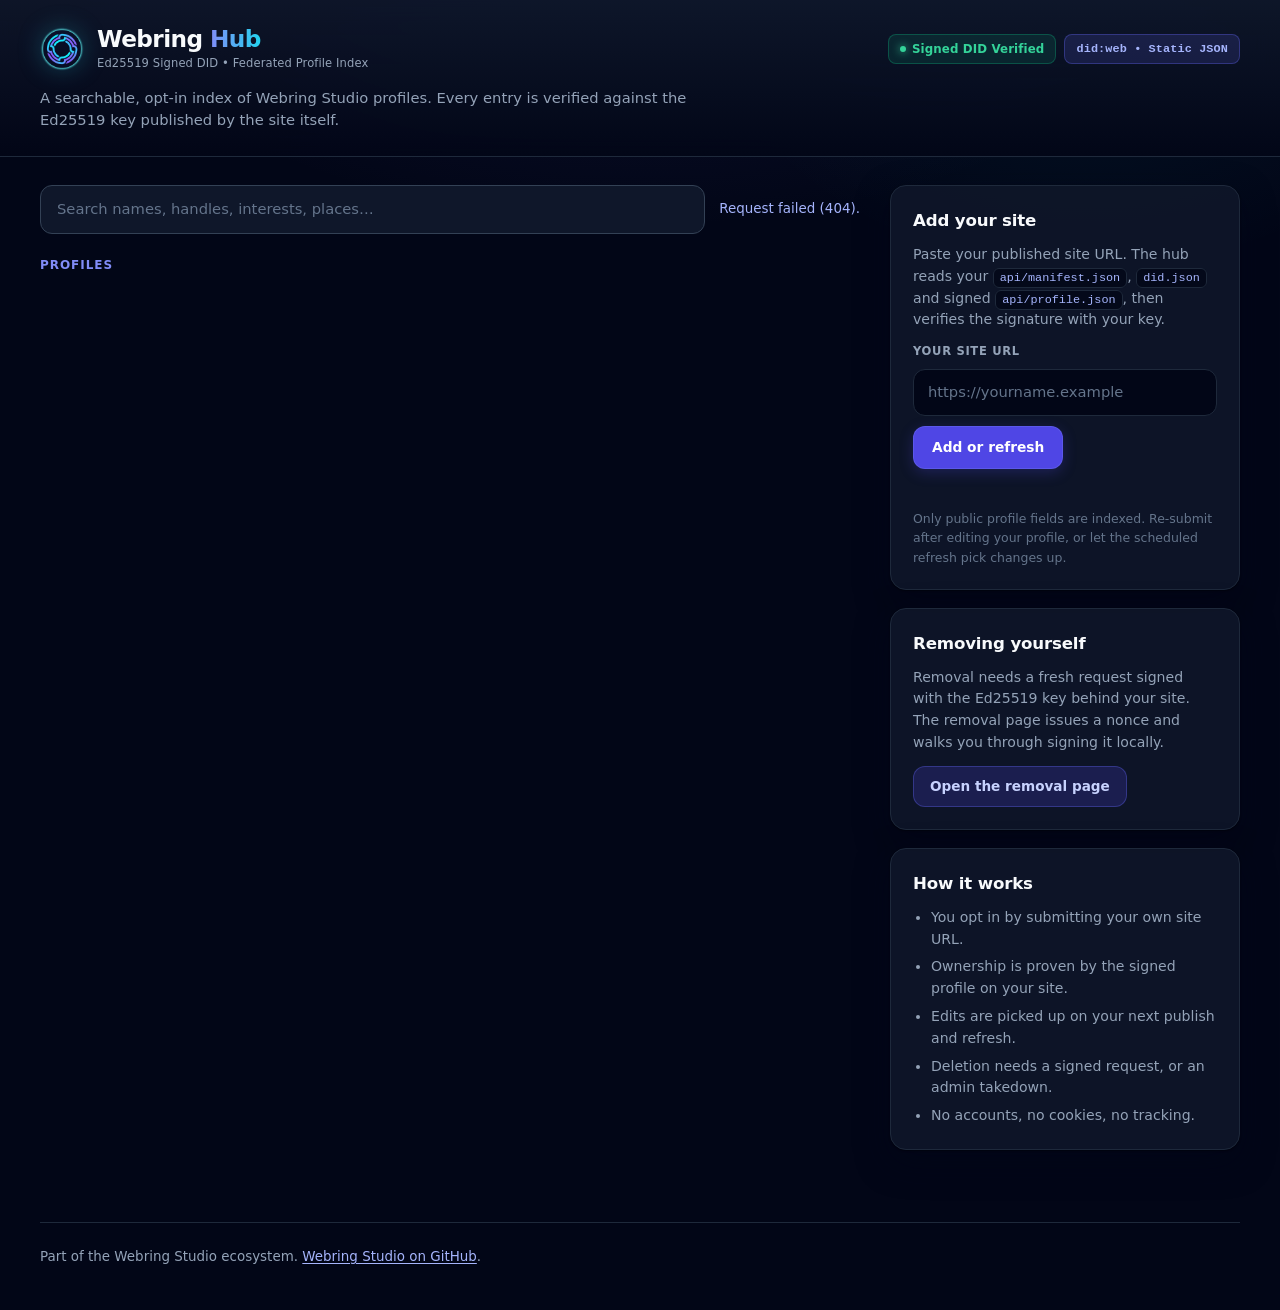
==== src/templates/index.html @ 960c4bfc "Initial commit: Webring Hub (PHP)" ====
<!doctype html>
<html lang="en" class="dark">
  <head>
    <meta charset="utf-8" />
    <meta name="viewport" content="width=device-width, initial-scale=1" />
    <title>Webring Hub — Decentralized Profile &amp; Ring Index</title>
    <meta
      name="description"
      content="A searchable, opt-in index of Webring Studio profiles. Every entry is verified against the Ed25519 key published by the site itself."
    />
    <link rel="icon" href="/favicon.png" type="image/png" />
    <link rel="icon" href="/favicon.svg" type="image/svg+xml" />
    <link rel="stylesheet" href="/style.css" />
  </head>
  <body>
    <header id="site-header" class="site-header">
      <div class="wrap">
        <div class="hero-card">
          <!--INSTANCE_BANNER--><!--/INSTANCE_BANNER-->
          <div class="hero-body">
            <div class="header-bar">
              <a class="brand" href="/">
                <img class="brand-logo" src="/logo-mark.png" width="44" height="44" alt="" />
                <span class="brand-text">
                  <span class="brand-title">
                    <!--INSTANCE_WORDMARK--><span class="brand-webring">Webring</span> <span class="brand-accent">Hub</span><!--/INSTANCE_WORDMARK-->
                  </span>
                  <span class="brand-subtitle">Ed25519 Signed DID • Federated Profile Index</span>
                </span>
              </a>
              <div class="header-badges" aria-hidden="true">
                <span class="status-pill status-pill-emerald">Signed DID Verified</span>
                <span class="status-pill status-pill-indigo">did:web • Static JSON</span>
              </div>
            </div>
            <p class="tagline"><!--INSTANCE_DESCRIPTION-->A searchable, opt-in index of Webring Studio profiles. Every entry is verified against the Ed25519 key published by the site itself.<!--/INSTANCE_DESCRIPTION--></p>
            <!--INSTANCE_MAINTAINER--><!--/INSTANCE_MAINTAINER-->
          </div>
        </div>
      </div>
    </header>

    <main class="wrap layout">
      <section class="results" aria-labelledby="results-heading">
        <div class="search-row">
          <label class="sr-only" for="search">Search profiles</label>
          <input
            id="search"
            type="search"
            placeholder="Search names, handles, interests, places…"
            autocomplete="off"
            spellcheck="false"
          />
          <span id="status" class="status" role="status" aria-live="polite"></span>
        </div>

        <h2 id="results-heading" class="section-title">
          Profiles <span id="count" class="count"></span>
        </h2>
        <div id="entries" class="entry-grid"></div>
        <p id="empty" class="empty" hidden>No profiles match that search yet.</p>
        <button id="more" class="more" type="button" hidden>Load more</button>
      </section>

      <aside class="sidebar">
        <section class="panel">
          <h2>Add your site</h2>
          <p>
            Paste your published site URL. The hub reads your
            <code>api/manifest.json</code>, <code>did.json</code> and signed
            <code>api/profile.json</code>, then verifies the signature with your key.
          </p>
          <form id="add-form">
            <label for="site-url">Your site URL</label>
            <input
              id="site-url"
              name="siteUrl"
              type="url"
              placeholder="https://yourname.example"
              required
            />
            <button type="submit">Add or refresh</button>
          </form>
          <p id="form-message" class="form-message" role="status" aria-live="polite"></p>
          <p class="hint">
            Only public profile fields are indexed. Re-submit after editing your profile, or let
            the scheduled refresh pick changes up.
          </p>
        </section>

        <section class="panel">
          <h2>Removing yourself</h2>
          <p>
            Removal needs a fresh request signed with the Ed25519 key behind your site. The
            removal page issues a nonce and walks you through signing it locally.
          </p>
          <p><a class="button" href="/remove">Open the removal page</a></p>
        </section>

        <section class="panel">
          <h2>How it works</h2>
          <ul>
            <li>You opt in by submitting your own site URL.</li>
            <li>Ownership is proven by the signed profile on your site.</li>
            <li>Edits are picked up on your next publish and refresh.</li>
            <li>Deletion needs a signed request, or an admin takedown.</li>
            <li>No accounts, no cookies, no tracking.</li>
          </ul>
        </section>
      </aside>
    </main>

    <footer class="wrap footer">
      <p>
        Part of the Webring Studio ecosystem.
        <a href="https://github.com/bitphr3ak/webring-studio" rel="noopener noreferrer" target="_blank"
          >Webring Studio on GitHub</a
        >.
      </p>
    </footer>

    <script type="module" src="/app.js"></script>
  </body>
</html>
---- style.css ----
:root {
  color-scheme: dark;
  --bg: #020617;
  --bg-deep: #090d16;
  --surface: rgba(15, 23, 42, 0.9);
  --surface-solid: #0f172a;
  --surface-2: #1e293b;
  --input-bg: #020617;
  --text: #f1f5f9;
  --text-bright: #f8fafc;
  --text-secondary: #cbd5e1;
  --muted: #94a3b8;
  --muted-dim: #64748b;
  --border: #1e293b;
  --border-strong: #334155;
  --accent: #6366f1;
  --accent-primary: #4f46e5;
  --accent-strong: #818cf8;
  --accent-light: #a5b4fc;
  --accent-cyan: #22d3ee;
  --accent-soft: rgba(99, 102, 241, 0.16);
  --accent-border: rgba(99, 102, 241, 0.35);
  --ok: #34d399;
  --ok-soft: rgba(16, 185, 129, 0.12);
  --ok-border: rgba(16, 185, 129, 0.3);
  --err: #fb7185;
  --err-primary: #e11d48;
  --err-soft: rgba(244, 63, 94, 0.14);
  --err-border: rgba(244, 63, 94, 0.35);
  --code-bg: rgba(2, 6, 23, 0.75);
  --radius: 16px;
  --radius-sm: 12px;
  --shadow: 0 1px 2px rgba(0, 0, 0, 0.4), 0 12px 32px rgba(2, 6, 23, 0.55);
  --shadow-accent: 0 4px 14px rgba(79, 70, 229, 0.25);
}

::-webkit-scrollbar {
  width: 8px;
  height: 8px;
}

::-webkit-scrollbar-track {
  background: #0f172a;
}

::-webkit-scrollbar-thumb {
  background: #334155;
  border-radius: 4px;
}

::-webkit-scrollbar-thumb:hover {
  background: #475569;
}

::selection {
  background: #6366f1;
  color: #ffffff;
}

*,
*::before,
*::after {
  box-sizing: border-box;
}

html {
  -webkit-text-size-adjust: 100%;
}

body {
  margin: 0;
  min-height: 100vh;
  background-color: var(--bg);
  background-image:
    radial-gradient(ellipse 80% 50% at 50% -15%, rgba(99, 102, 241, 0.16), transparent 65%),
    radial-gradient(ellipse 50% 35% at 85% 0%, rgba(34, 211, 238, 0.08), transparent 60%);
  color: var(--text);
  font-family: -apple-system, BlinkMacSystemFont, "Segoe UI", Roboto, system-ui, sans-serif;
  line-height: 1.55;
  font-size: 15px;
  -webkit-font-smoothing: antialiased;
  -moz-osx-font-smoothing: grayscale;
}

a {
  color: var(--accent-light);
  text-decoration-thickness: 1px;
  text-underline-offset: 2px;
  transition: color 0.15s ease;
}

a:hover {
  color: #ffffff;
}

:focus-visible {
  outline: 2px solid var(--accent);
  outline-offset: 2px;
  border-radius: 6px;
}

.wrap {
  width: min(1200px, calc(100% - 40px));
  margin-inline: auto;
}

/* Elements with display rules (buttons, pills, grids) must still disappear when hidden. */
[hidden] {
  display: none !important;
}

.sr-only {
  position: absolute;
  width: 1px;
  height: 1px;
  padding: 0;
  margin: -1px;
  overflow: hidden;
  clip: rect(0, 0, 0, 0);
  white-space: nowrap;
  border: 0;
}

/* Header — matches Webring Studio sidebar brand & neo-webring hero card */
.site-header {
  border-bottom: 1px solid var(--border);
  background: linear-gradient(180deg, rgba(15, 23, 42, 0.92), rgba(2, 6, 23, 0.88));
  backdrop-filter: blur(12px);
  padding: 26px 0 24px;
}

.site-header.has-banner {
  background: transparent;
  backdrop-filter: none;
  border-bottom: 0;
  padding: 24px 0 4px;
}

.site-header.has-banner .hero-card {
  background: var(--surface);
  border: 1px solid var(--border);
  border-radius: var(--radius);
  box-shadow: var(--shadow);
  overflow: hidden;
}

.hero-banner {
  position: relative;
  width: 100%;
  height: clamp(160px, 22vw, 240px);
  background: var(--bg-deep);
  overflow: hidden;
  border-bottom: 1px solid var(--border);
}

.hero-banner::after {
  content: "";
  position: absolute;
  inset: 0;
  background: linear-gradient(180deg, rgba(9, 13, 22, 0.05) 35%, rgba(15, 23, 42, 0.72) 100%);
  pointer-events: none;
}

.hero-banner-img {
  width: 100%;
  height: 100%;
  object-fit: cover;
  display: block;
}

.site-header.has-banner .hero-body {
  padding: 22px 26px 24px;
}

.header-bar {
  display: flex;
  flex-wrap: wrap;
  align-items: center;
  justify-content: space-between;
  gap: 16px;
}

.brand {
  display: inline-flex;
  align-items: center;
  gap: 13px;
  color: var(--text-bright);
  text-decoration: none;
}

.brand:hover {
  color: var(--text-bright);
}

.brand-logo {
  width: 44px;
  height: 44px;
  flex: none;
  display: block;
  filter: drop-shadow(0 0 12px rgba(34, 211, 238, 0.25));
}

.brand-text {
  display: flex;
  flex-direction: column;
  gap: 2px;
}

.brand-title {
  display: inline-flex;
  align-items: baseline;
  gap: 0.32em;
  font-size: 1.45rem;
  font-weight: 800;
  letter-spacing: -0.025em;
  line-height: 1.15;
}

.brand-webring {
  color: var(--text-bright);
}

.brand-accent {
  background: linear-gradient(90deg, #818cf8, #22d3ee);
  -webkit-background-clip: text;
  background-clip: text;
  color: transparent;
}

.brand-subtitle {
  font-size: 0.72rem;
  color: var(--muted);
  letter-spacing: 0.01em;
}

.header-badges {
  display: flex;
  flex-wrap: wrap;
  align-items: center;
  gap: 8px;
}

.status-pill {
  display: inline-flex;
  align-items: center;
  gap: 6px;
  padding: 5px 11px;
  border-radius: 8px;
  font-size: 0.74rem;
  font-weight: 600;
  letter-spacing: 0.01em;
}

.status-pill-emerald {
  background: var(--ok-soft);
  border: 1px solid var(--ok-border);
  color: var(--ok);
}

.status-pill-emerald::before {
  content: "";
  width: 6px;
  height: 6px;
  border-radius: 50%;
  background: var(--ok);
  box-shadow: 0 0 8px var(--ok);
}

.status-pill-indigo {
  background: var(--accent-soft);
  border: 1px solid var(--accent-border);
  color: var(--accent-light);
  font-family: ui-monospace, SFMono-Regular, Menlo, Consolas, monospace;
}

.site-header .tagline {
  margin: 14px 0 0;
  max-width: 72ch;
  color: var(--muted);
  font-size: 0.92rem;
}

.maintainer-bar {
  display: flex;
  flex-wrap: wrap;
  align-items: center;
  gap: 8px;
  margin-top: 12px;
}

.maintainer-badge,
.hub-did-pill {
  display: inline-flex;
  flex-wrap: wrap;
  align-items: center;
  gap: 7px;
  padding: 5px 11px;
  border-radius: 999px;
  background: rgba(15, 23, 42, 0.75);
  border: 1px solid var(--border-strong);
  font-size: 0.78rem;
  line-height: 1.35;
}

.maintainer-badge.is-verified {
  border-color: var(--ok-border);
  background: rgba(16, 185, 129, 0.08);
}

.maintainer-dot {
  width: 7px;
  height: 7px;
  border-radius: 50%;
  background: var(--accent-strong);
  flex: none;
}

.maintainer-badge.is-verified .maintainer-dot {
  background: var(--ok);
  box-shadow: 0 0 8px var(--ok);
}

.maintainer-label {
  color: var(--muted);
  font-size: 0.72rem;
  font-weight: 600;
  text-transform: uppercase;
  letter-spacing: 0.05em;
}

.maintainer-link,
.maintainer-name {
  color: var(--text-bright);
  font-weight: 700;
  text-decoration: none;
}

.maintainer-link:hover {
  color: var(--accent-light);
  text-decoration: underline;
}

.maintainer-did {
  padding: 1px 7px;
  border-radius: 999px;
  background: var(--accent-soft);
  border: 1px solid var(--accent-border);
  color: var(--accent-light);
  font-size: 0.72rem;
}

.hub-did-pill {
  text-decoration: none;
}

.hub-did-pill code {
  padding: 0;
  border: 0;
  background: none;
  color: var(--accent-cyan);
  font-size: 0.72rem;
}

.hub-did-pill:hover {
  border-color: var(--accent-border);
}

/* Main workspace layout */
.layout {
  display: grid;
  grid-template-columns: minmax(0, 1fr) 350px;
  gap: 30px;
  align-items: start;
  padding: 28px 0 54px;
}

.section-title {
  display: flex;
  align-items: center;
  gap: 10px;
  margin: 22px 0 14px;
  font-size: 0.75rem;
  letter-spacing: 0.08em;
  text-transform: uppercase;
  color: var(--accent-strong);
  font-weight: 700;
}

.count {
  padding: 2px 9px;
  border-radius: 999px;
  background: var(--surface-2);
  border: 1px solid var(--border-strong);
  font-weight: 600;
  font-size: 0.72rem;
  letter-spacing: 0;
  text-transform: none;
  color: var(--text-secondary);
}

.count:empty {
  display: none;
}

.search-row {
  display: flex;
  align-items: center;
  gap: 14px;
}

#search,
.panel input {
  width: 100%;
  padding: 11px 14px;
  border: 1px solid var(--border);
  border-radius: var(--radius-sm);
  background: var(--input-bg);
  color: var(--text-bright);
  font: inherit;
  font-size: 0.92rem;
  transition: border-color 0.15s ease, box-shadow 0.15s ease;
}

#search {
  background: var(--surface-solid);
  border-color: var(--border-strong);
  padding: 12px 16px;
}

#search::placeholder,
.panel input::placeholder {
  color: var(--muted-dim);
}

#search:focus,
.panel input:focus {
  border-color: var(--accent);
  outline: none;
  box-shadow: 0 0 0 3px var(--accent-soft);
}

.status {
  flex: none;
  min-width: 0;
  color: var(--accent-light);
  font-size: 0.84rem;
  font-weight: 500;
}

/* Profile Cards Grid */
.entry-grid {
  display: grid;
  grid-template-columns: repeat(auto-fill, minmax(295px, 1fr));
  gap: 16px;
}

.entry {
  display: flex;
  flex-direction: column;
  gap: 12px;
  padding: 20px;
  background: var(--surface);
  border: 1px solid var(--border);
  border-radius: var(--radius);
  box-shadow: var(--shadow);
  min-width: 0;
  transition: border-color 0.15s ease, transform 0.15s ease;
}

.entry:hover {
  border-color: var(--accent-border);
}

.entry-head {
  display: flex;
  align-items: center;
  gap: 12px;
  min-width: 0;
}

.avatar {
  width: 48px;
  height: 48px;
  border-radius: var(--radius-sm);
  object-fit: cover;
  flex: none;
  background: var(--surface-2);
  border: 1px solid var(--border-strong);
}

.avatar-fallback {
  display: grid;
  place-items: center;
  background: linear-gradient(135deg, rgba(99, 102, 241, 0.25), rgba(34, 211, 238, 0.18));
  border: 1px solid var(--accent-border);
  color: var(--accent-light);
  font-weight: 800;
  font-size: 0.95rem;
}

.identity {
  min-width: 0;
  flex: 1;
}

.name {
  margin: 0;
  font-size: 1.04rem;
  font-weight: 700;
  line-height: 1.25;
  letter-spacing: -0.01em;
  overflow-wrap: anywhere;
}

.name a {
  color: var(--text-bright);
  text-decoration: none;
}

.name a:hover {
  color: var(--accent-light);
  text-decoration: underline;
}

.handle {
  margin: 3px 0 0;
  color: var(--muted);
  font-family: ui-monospace, SFMono-Regular, Menlo, Consolas, monospace;
  font-size: 0.78rem;
  overflow-wrap: anywhere;
}

.entry .tagline {
  margin: 0;
  color: var(--text-secondary);
  font-weight: 600;
  font-size: 0.92rem;
}

.bio {
  margin: 0;
  color: var(--muted);
  font-size: 0.88rem;
  line-height: 1.55;
  white-space: pre-line;
  display: -webkit-box;
  -webkit-line-clamp: 6;
  -webkit-box-orient: vertical;
  overflow: hidden;
}

.meta {
  display: flex;
  align-items: baseline;
  gap: 8px;
  margin: 0;
  font-size: 0.82rem;
  color: var(--muted);
  min-width: 0;
}

.meta-label {
  flex: none;
  font-size: 0.7rem;
  font-weight: 700;
  text-transform: uppercase;
  letter-spacing: 0.06em;
  color: var(--muted-dim);
}

.chips {
  display: flex;
  flex-wrap: wrap;
  gap: 6px;
  margin: 0;
  padding: 0;
  list-style: none;
}

.chip {
  padding: 3px 10px;
  border-radius: 999px;
  background: rgba(99, 102, 241, 0.14);
  border: 1px solid rgba(99, 102, 241, 0.28);
  color: var(--accent-light);
  font-size: 0.74rem;
  font-weight: 600;
}

.links {
  display: flex;
  flex-wrap: wrap;
  gap: 4px 14px;
  margin: 0;
  padding: 0;
  list-style: none;
  font-size: 0.82rem;
  font-weight: 500;
}

.entry-foot {
  display: flex;
  flex-wrap: wrap;
  align-items: center;
  justify-content: space-between;
  gap: 8px;
  margin-top: auto;
  padding-top: 12px;
  border-top: 1px solid var(--border);
  font-size: 0.78rem;
}

.visit {
  color: var(--accent-light);
  font-weight: 600;
  text-decoration: none;
}

.visit:hover {
  color: #ffffff;
  text-decoration: underline;
}

.verified {
  display: inline-flex;
  align-items: center;
  gap: 5px;
  padding: 2px 8px;
  border-radius: 999px;
  background: var(--ok-soft);
  border: 1px solid var(--ok-border);
  color: var(--ok);
  font-size: 0.72rem;
  font-weight: 600;
}

.verified::before {
  content: "✓";
  font-weight: 800;
}

.empty {
  margin: 8px 0;
  padding: 38px 20px;
  text-align: center;
  color: var(--muted);
  border: 1px dashed var(--border-strong);
  border-radius: var(--radius);
  background: var(--surface);
}

.more {
  display: block;
  margin: 22px auto 0;
  padding: 10px 20px;
  border: 1px solid var(--border-strong);
  border-radius: var(--radius-sm);
  background: var(--surface-2);
  color: var(--text);
  font: inherit;
  font-size: 0.86rem;
  font-weight: 600;
  cursor: pointer;
  transition: background 0.15s ease, border-color 0.15s ease, color 0.15s ease;
}

.more:hover {
  background: #334155;
  border-color: var(--accent);
  color: #ffffff;
}

/* Sidebar & Studio-style Panels */
.sidebar {
  position: sticky;
  top: 24px;
}

.panel {
  padding: 22px;
  margin-bottom: 18px;
  background: var(--surface);
  border: 1px solid var(--border);
  border-radius: var(--radius);
  box-shadow: var(--shadow);
}

.panel h2 {
  margin: 0 0 10px;
  font-size: 1.04rem;
  font-weight: 700;
  color: var(--text-bright);
  letter-spacing: -0.01em;
}

.panel p {
  margin: 0 0 12px;
  color: var(--muted);
  font-size: 0.88rem;
  line-height: 1.55;
}

.panel p:last-child {
  margin-bottom: 0;
}

.panel ul {
  margin: 0;
  padding-left: 18px;
  color: var(--muted);
  font-size: 0.88rem;
}

.panel li + li {
  margin-top: 6px;
}

.panel form {
  display: grid;
  gap: 8px;
  margin-top: 6px;
}

.panel label {
  font-size: 0.72rem;
  font-weight: 700;
  text-transform: uppercase;
  letter-spacing: 0.06em;
  color: var(--muted);
}

.panel button[type="submit"] {
  justify-self: start;
  margin-top: 2px;
  padding: 10px 18px;
  border: 1px solid rgba(129, 140, 248, 0.25);
  border-radius: var(--radius-sm);
  background: var(--accent-primary);
  color: #ffffff;
  font: inherit;
  font-size: 0.86rem;
  font-weight: 600;
  box-shadow: var(--shadow-accent);
  cursor: pointer;
  transition: background 0.15s ease, transform 0.1s ease;
}

.panel button[type="submit"]:hover:not(:disabled) {
  background: var(--accent);
}

.panel button[type="submit"].button-danger {
  background: var(--err-primary);
  border-color: var(--err-border);
  box-shadow: 0 4px 14px rgba(225, 29, 72, 0.25);
}

.panel button[type="submit"].button-danger:hover:not(:disabled) {
  background: #f43f5e;
}

.panel button[type="submit"]:disabled {
  opacity: 0.6;
  cursor: progress;
}

.panel textarea {
  width: 100%;
  padding: 12px 14px;
  border: 1px solid var(--border);
  border-radius: var(--radius-sm);
  background: var(--input-bg);
  color: var(--text-bright);
  font-family: ui-monospace, SFMono-Regular, Menlo, Consolas, monospace;
  font-size: 0.82rem;
  line-height: 1.5;
  resize: vertical;
  transition: border-color 0.15s ease, box-shadow 0.15s ease;
}

.panel textarea::placeholder {
  color: var(--muted-dim);
}

.panel textarea:focus {
  border-color: var(--accent);
  outline: none;
  box-shadow: 0 0 0 3px var(--accent-soft);
}

.page {
  max-width: 760px;
  padding: 30px 0 54px;
}

.facts {
  display: grid;
  gap: 10px;
  margin: 0 0 18px;
  padding: 14px 16px;
  border-radius: var(--radius-sm);
  background: var(--code-bg);
  border: 1px solid var(--border);
}

.facts div {
  display: grid;
  grid-template-columns: 90px minmax(0, 1fr);
  gap: 10px;
  align-items: baseline;
}

.facts dt {
  color: var(--muted);
  font-size: 0.72rem;
  font-weight: 700;
  text-transform: uppercase;
  letter-spacing: 0.06em;
}

.facts dd {
  margin: 0;
  font-family: ui-monospace, SFMono-Regular, Menlo, Consolas, monospace;
  font-size: 0.84rem;
  color: var(--ok);
  overflow-wrap: anywhere;
}

.button,
.panel a.button {
  display: inline-flex;
  align-items: center;
  gap: 6px;
  padding: 9px 16px;
  border-radius: var(--radius-sm);
  background: rgba(79, 70, 229, 0.22);
  border: 1px solid var(--accent-border);
  color: #c7d2fe;
  font-size: 0.85rem;
  font-weight: 600;
  text-decoration: none;
  transition: background 0.15s ease, border-color 0.15s ease, color 0.15s ease;
}

.button:hover,
.panel a.button:hover {
  background: rgba(79, 70, 229, 0.38);
  border-color: var(--accent-strong);
  color: #ffffff;
}

.form-message {
  min-height: 1.3em;
  margin-top: 10px !important;
  font-size: 0.85rem !important;
  font-weight: 500;
}

.form-message.success {
  color: var(--ok);
}

.form-message.error {
  color: var(--err);
}

.hint {
  font-size: 0.78rem !important;
  color: var(--muted-dim) !important;
}

code {
  padding: 2px 6px;
  border-radius: 6px;
  background: var(--code-bg);
  border: 1px solid var(--border);
  color: var(--accent-light);
  font-family: ui-monospace, SFMono-Regular, Menlo, Consolas, monospace;
  font-size: 0.84em;
  overflow-wrap: anywhere;
}

pre {
  margin: 8px 0 12px;
  padding: 14px 16px;
  overflow-x: auto;
  background: var(--code-bg);
  border: 1px solid var(--border);
  border-radius: var(--radius-sm);
  font-size: 0.8rem;
  line-height: 1.55;
}

pre code {
  padding: 0;
  background: none;
  border: 0;
  color: var(--text-secondary);
  overflow-wrap: normal;
}

.footer {
  padding: 24px 0 42px;
  border-top: 1px solid var(--border);
  color: var(--muted);
  font-size: 0.84rem;
}

.footer p {
  margin: 0;
}

@media (max-width: 900px) {
  .layout {
    grid-template-columns: minmax(0, 1fr);
    gap: 26px;
  }

  .sidebar {
    position: static;
  }
}

@media (max-width: 560px) {
  .wrap {
    width: min(100% - 28px, 1200px);
  }

  .site-header {
    padding: 22px 0 20px;
  }

  .site-header.has-banner {
    padding: 16px 0 2px;
  }

  .site-header.has-banner .hero-body {
    padding: 18px 18px 20px;
  }

  .header-badges {
    display: none;
  }

  .layout {
    padding-top: 22px;
  }

  .search-row {
    flex-direction: column;
    align-items: stretch;
    gap: 8px;
  }

  .entry-grid {
    grid-template-columns: minmax(0, 1fr);
  }
}

/* Admin page (/admin) */
.admin-session {
  display: flex;
  flex-wrap: wrap;
  align-items: center;
  gap: 8px;
}

.admin-main {
  padding: 28px 0 54px;
}

.admin-signin {
  max-width: 560px;
}

.admin-layout {
  padding: 0;
}

.admin-sidebar {
  position: static;
}

.admin-listings .section-title {
  margin-top: 0;
}

.admin-button {
  display: inline-flex;
  align-items: center;
  justify-content: center;
  padding: 9px 16px;
  border: 1px solid var(--border-strong);
  border-radius: var(--radius-sm);
  background: var(--surface-2);
  color: var(--text);
  font: inherit;
  font-size: 0.84rem;
  font-weight: 600;
  line-height: 1.2;
  cursor: pointer;
  transition: background 0.15s ease, border-color 0.15s ease, color 0.15s ease;
}

.admin-button:hover:not(:disabled) {
  background: var(--border-strong);
  border-color: var(--accent);
  color: #ffffff;
}

.admin-button:disabled {
  opacity: 0.5;
  cursor: not-allowed;
}

.admin-button-sm {
  padding: 5px 10px;
  border-radius: 8px;
  font-size: 0.76rem;
}

.admin-button-danger {
  border-color: var(--err-border);
  color: var(--err);
}

.admin-button-danger:hover:not(:disabled) {
  background: var(--err-soft);
  border-color: var(--err);
  color: #ffffff;
}

.admin-filters {
  display: flex;
  flex-wrap: wrap;
  align-items: flex-end;
  gap: 12px;
  margin-bottom: 4px;
}

.admin-field {
  display: grid;
  gap: 6px;
}

.admin-field-grow {
  flex: 1 1 220px;
}

.admin-field label {
  font-size: 0.72rem;
  font-weight: 700;
  text-transform: uppercase;
  letter-spacing: 0.06em;
  color: var(--muted);
}

.admin-field input,
.admin-field select {
  width: 100%;
  min-height: 40px;
  padding: 9px 12px;
  border: 1px solid var(--border-strong);
  border-radius: var(--radius-sm);
  background: var(--surface-solid);
  color: var(--text-bright);
  font: inherit;
  font-size: 0.9rem;
}

.admin-field input:focus,
.admin-field select:focus {
  border-color: var(--accent);
  outline: none;
  box-shadow: 0 0 0 3px var(--accent-soft);
}

.admin-filters .admin-button {
  min-height: 40px;
}

.panel input[type="checkbox"] {
  width: 18px;
  height: 18px;
  padding: 0;
  margin: 0;
  accent-color: var(--accent);
}

.panel label.admin-check {
  display: flex;
  align-items: center;
  gap: 10px;
  margin: 4px 0;
  font-size: 0.86rem;
  font-weight: 500;
  text-transform: none;
  letter-spacing: 0;
  color: var(--text-secondary);
}

.admin-table-wrap {
  overflow-x: auto;
  background: var(--surface);
  border: 1px solid var(--border);
  border-radius: var(--radius);
  box-shadow: var(--shadow);
}

.admin-table {
  width: 100%;
  border-collapse: collapse;
  font-size: 0.84rem;
}

.admin-table th {
  padding: 12px 12px 10px;
  border-bottom: 1px solid var(--border-strong);
  color: var(--muted);
  font-size: 0.68rem;
  font-weight: 700;
  letter-spacing: 0.06em;
  text-align: left;
  text-transform: uppercase;
  white-space: nowrap;
}

.admin-table td {
  padding: 12px;
  border-bottom: 1px solid var(--border);
  vertical-align: top;
  color: var(--text-secondary);
}

.admin-table tbody tr:last-child td {
  border-bottom: 0;
}

.admin-table tr[aria-busy="true"] {
  opacity: 0.6;
}

.admin-cell-body {
  min-width: 0;
}

.admin-cell-site {
  min-width: 180px;
  max-width: 220px;
}

.admin-name {
  font-weight: 700;
  color: var(--text-bright);
  overflow-wrap: anywhere;
}

.admin-name a {
  color: var(--text-bright);
  text-decoration: none;
}

.admin-name a:hover {
  color: var(--accent-light);
  text-decoration: underline;
}

.admin-sub {
  margin: 2px 0 0;
  color: var(--muted);
  font-size: 0.76rem;
}

.admin-mono {
  font-family: ui-monospace, SFMono-Regular, Menlo, Consolas, monospace;
  overflow-wrap: anywhere;
}

.admin-did,
.admin-fp {
  font-size: 0.72rem;
}

.admin-did {
  display: block;
  max-width: 100%;
  margin-top: 6px;
  overflow: hidden;
  text-overflow: ellipsis;
  white-space: nowrap;
  overflow-wrap: normal;
}

.admin-fp {
  white-space: nowrap;
  overflow-wrap: normal;
}

.admin-badge {
  display: inline-flex;
  align-items: center;
  padding: 2px 9px;
  border-radius: 999px;
  border: 1px solid var(--border-strong);
  background: var(--surface-2);
  color: var(--text-secondary);
  font-size: 0.72rem;
  font-weight: 700;
  text-transform: capitalize;
  white-space: nowrap;
}

.admin-badge-active {
  background: var(--ok-soft);
  border-color: var(--ok-border);
  color: var(--ok);
}

.admin-badge-blocked {
  background: var(--err-soft);
  border-color: var(--err-border);
  color: var(--err);
}

.admin-badge-stale {
  background: rgba(245, 158, 11, 0.12);
  border-color: rgba(245, 158, 11, 0.35);
  color: #fbbf24;
}

.admin-warn {
  color: #fbbf24;
  font-weight: 600;
}

.admin-error {
  margin: 4px 0 0;
  max-width: 240px;
  color: var(--err);
  font-size: 0.76rem;
  overflow-wrap: anywhere;
  display: -webkit-box;
  -webkit-line-clamp: 3;
  -webkit-box-orient: vertical;
  overflow: hidden;
}

.admin-cell-actions {
  width: 1%;
  min-width: 172px;
}

.panel textarea.admin-textarea {
  font-family: inherit;
  font-size: 0.9rem;
}

.admin-actions {
  display: flex;
  flex-wrap: wrap;
  gap: 6px;
}

.admin-row-message {
  margin: 8px 0 0 !important;
  font-size: 0.78rem !important;
  min-height: 0;
}

.admin-pager {
  display: flex;
  align-items: center;
  justify-content: center;
  gap: 14px;
  margin-top: 18px;
}

.admin-page-info {
  color: var(--muted);
  font-size: 0.84rem;
}

.admin-ext-list {
  display: grid;
  gap: 12px;
}

.admin-ext {
  padding: 12px 14px;
  border: 1px solid var(--border);
  border-radius: var(--radius-sm);
  background: var(--code-bg);
}

.admin-ext-head {
  display: flex;
  flex-wrap: wrap;
  align-items: center;
  gap: 8px;
  color: var(--text-bright);
}

.panel .admin-ext p {
  margin: 6px 0 0;
}

.panel .admin-ext .admin-ext-label {
  font-size: 0.68rem;
  font-weight: 700;
  letter-spacing: 0.06em;
  text-transform: uppercase;
  color: var(--muted-dim);
}

.panel ul.admin-ext-items {
  margin: 4px 0 0;
  padding: 0;
  list-style: none;
  font-size: 0.78rem;
}

.panel ul.admin-ext-items li + li {
  margin-top: 4px;
}

@media (max-width: 760px) {
  .admin-table-wrap {
    overflow-x: visible;
    background: none;
    border: 0;
    box-shadow: none;
  }

  .admin-table thead {
    display: none;
  }

  .admin-table,
  .admin-table tbody,
  .admin-table tr,
  .admin-table td {
    display: block;
    width: 100%;
  }

  .admin-table tr {
    margin-bottom: 14px;
    padding: 6px 14px;
    background: var(--surface);
    border: 1px solid var(--border);
    border-radius: var(--radius);
    box-shadow: var(--shadow);
  }

  .admin-table td,
  .admin-table tbody tr:last-child td {
    display: grid;
    grid-template-columns: 96px minmax(0, 1fr);
    gap: 10px;
    padding: 9px 0;
    border-bottom: 1px solid var(--border);
  }

  .admin-table td:last-child {
    border-bottom: 0;
  }

  .admin-table td::before {
    content: attr(data-label);
    color: var(--muted-dim);
    font-size: 0.68rem;
    font-weight: 700;
    letter-spacing: 0.06em;
    text-transform: uppercase;
    padding-top: 2px;
  }

  .admin-cell-site,
  .admin-cell-actions {
    min-width: 0;
    max-width: none;
  }

  .admin-error {
    max-width: none;
  }
}
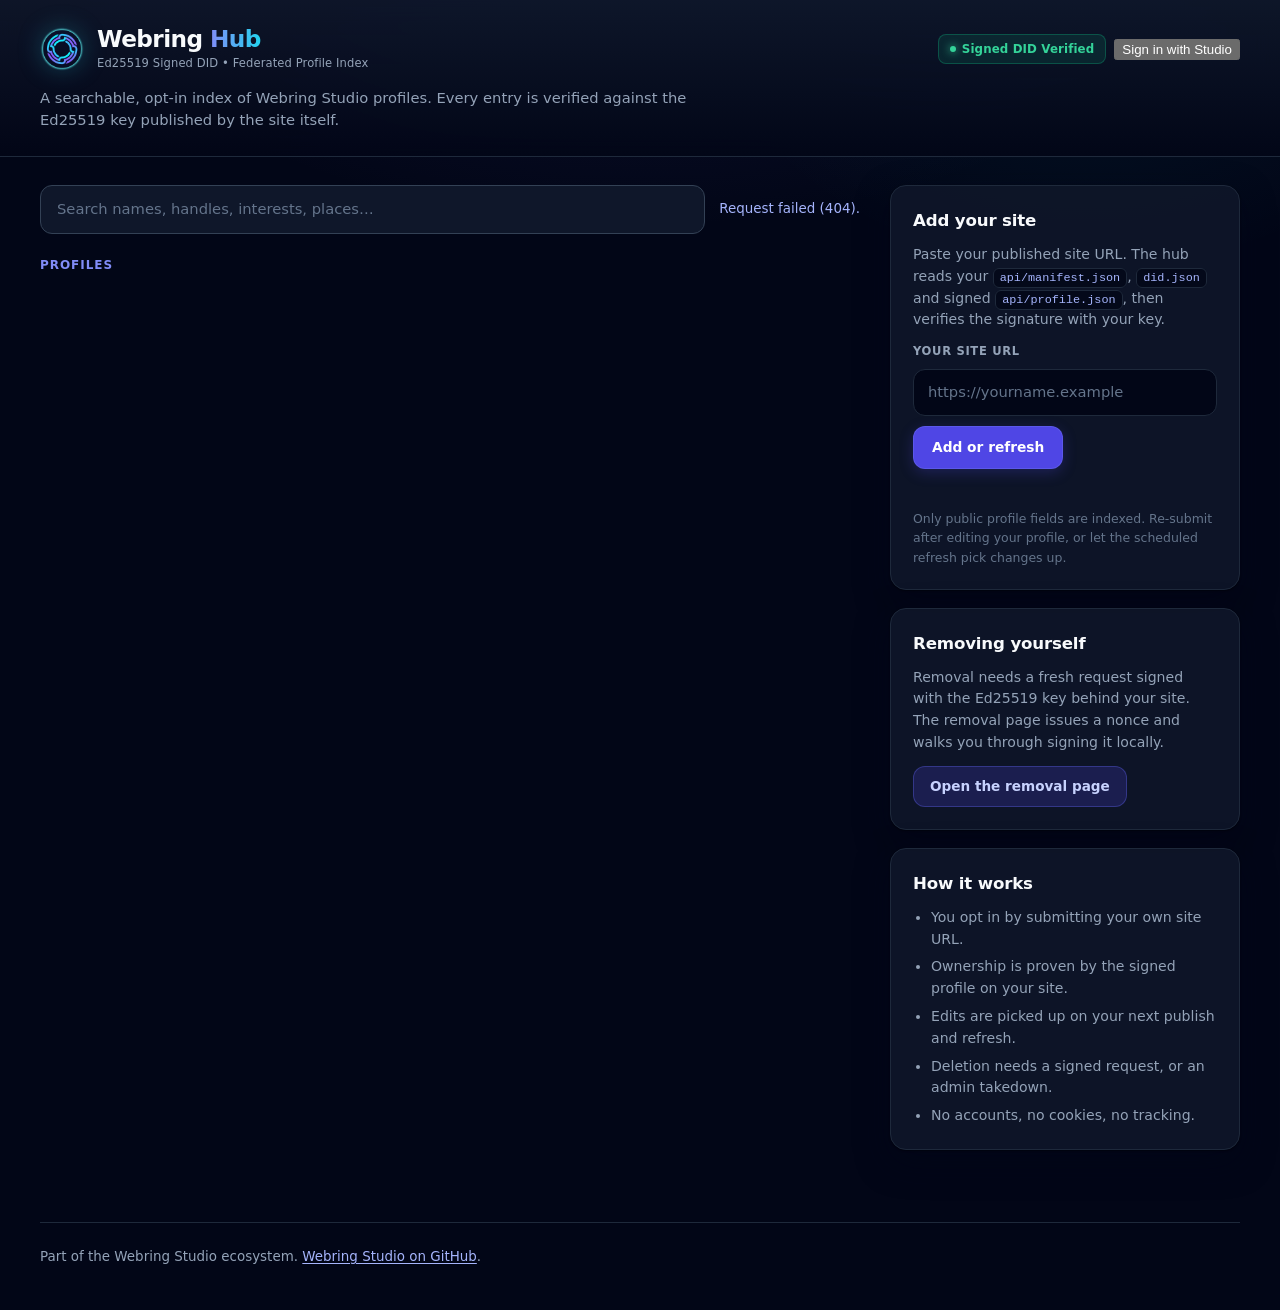
==== commit fc6fde76: "feat(auth): add Hub Sign-In / My Data UI and Arcade verified DID + opt-in/opt-out" ====
--- a/src/templates/index.html
+++ b/src/templates/index.html
@@ -28,9 +28,16 @@
                   <span class="brand-subtitle">Ed25519 Signed DID • Federated Profile Index</span>
                 </span>
               </a>
-              <div class="header-badges" aria-hidden="true">
-                <span class="status-pill status-pill-emerald">Signed DID Verified</span>
-                <span class="status-pill status-pill-indigo">did:web • Static JSON</span>
+              <div class="header-badges">
+                <span class="status-pill status-pill-emerald" aria-hidden="true">Signed DID Verified</span>
+                <div class="hub-auth-bar">
+                  <button id="hub-signin-btn" class="hub-btn" type="button">Sign in with Studio</button>
+                  <div id="hub-user-bar" class="hub-user-bar" hidden>
+                    <span id="hub-user-name" class="status-pill status-pill-indigo"></span>
+                    <button id="hub-mydata-btn" class="hub-btn" type="button">My Data</button>
+                    <button id="hub-signout-btn" class="hub-btn" type="button">Sign out</button>
+                  </div>
+                </div>
               </div>
             </div>
             <p class="tagline"><!--INSTANCE_DESCRIPTION-->A searchable, opt-in index of Webring Studio profiles. Every entry is verified against the Ed25519 key published by the site itself.<!--/INSTANCE_DESCRIPTION--></p>
@@ -39,6 +46,8 @@
         </div>
       </div>
     </header>
+
+    <!--EXTENSION_CARDS--><!--/EXTENSION_CARDS-->
 
     <main class="wrap layout">
       <section class="results" aria-labelledby="results-heading">
@@ -119,6 +128,36 @@
       </p>
     </footer>
 
+    <dialog id="auth-dialog" class="admin-dialog hub-auth-dialog" aria-labelledby="auth-dialog-title">
+      <h2 id="auth-dialog-title">Sign in with Webring Studio</h2>
+      <p class="hint">
+        Verify your listed <code>did:web</code> identity using your Ed25519 key in Webring Studio.
+        No passwords or third-party accounts are used.
+      </p>
+      <p id="auth-status" class="form-message" role="status" aria-live="polite"></p>
+      <div class="hub-dialog-actions">
+        <a id="auth-launch-link" class="button" href="#" hidden>Open Webring Studio</a>
+        <button id="auth-cancel-btn" class="hub-btn" type="button">Cancel</button>
+      </div>
+      <details class="hub-cli-fallback">
+        <summary>CLI / another device fallback</summary>
+        <p class="hint">Sign this challenge from the terminal using your Ed25519 private key:</p>
+        <pre id="auth-cli-cmd" class="hub-cli-cmd"></pre>
+      </details>
+    </dialog>
+
+    <dialog id="mydata-dialog" class="admin-dialog hub-auth-dialog" aria-labelledby="mydata-dialog-title">
+      <h2 id="mydata-dialog-title">My Data &amp; Extension Privacy</h2>
+      <p class="hint">Signed in as <code id="mydata-did"></code>. Opting out of an extension deletes all data it stores for your DID.</p>
+      <div id="mydata-list" class="mydata-list"></div>
+      <p id="mydata-status" class="form-message" role="status" aria-live="polite"></p>
+      <div class="hub-dialog-actions">
+        <button id="mydata-close-btn" class="hub-btn" type="button">Close</button>
+      </div>
+    </dialog>
+
     <script type="module" src="/app.js"></script>
+    <script type="module" src="/hub-auth.js"></script>
+    <!--EXTENSION_CARDS_SCRIPT--><!--/EXTENSION_CARDS_SCRIPT-->
   </body>
 </html>
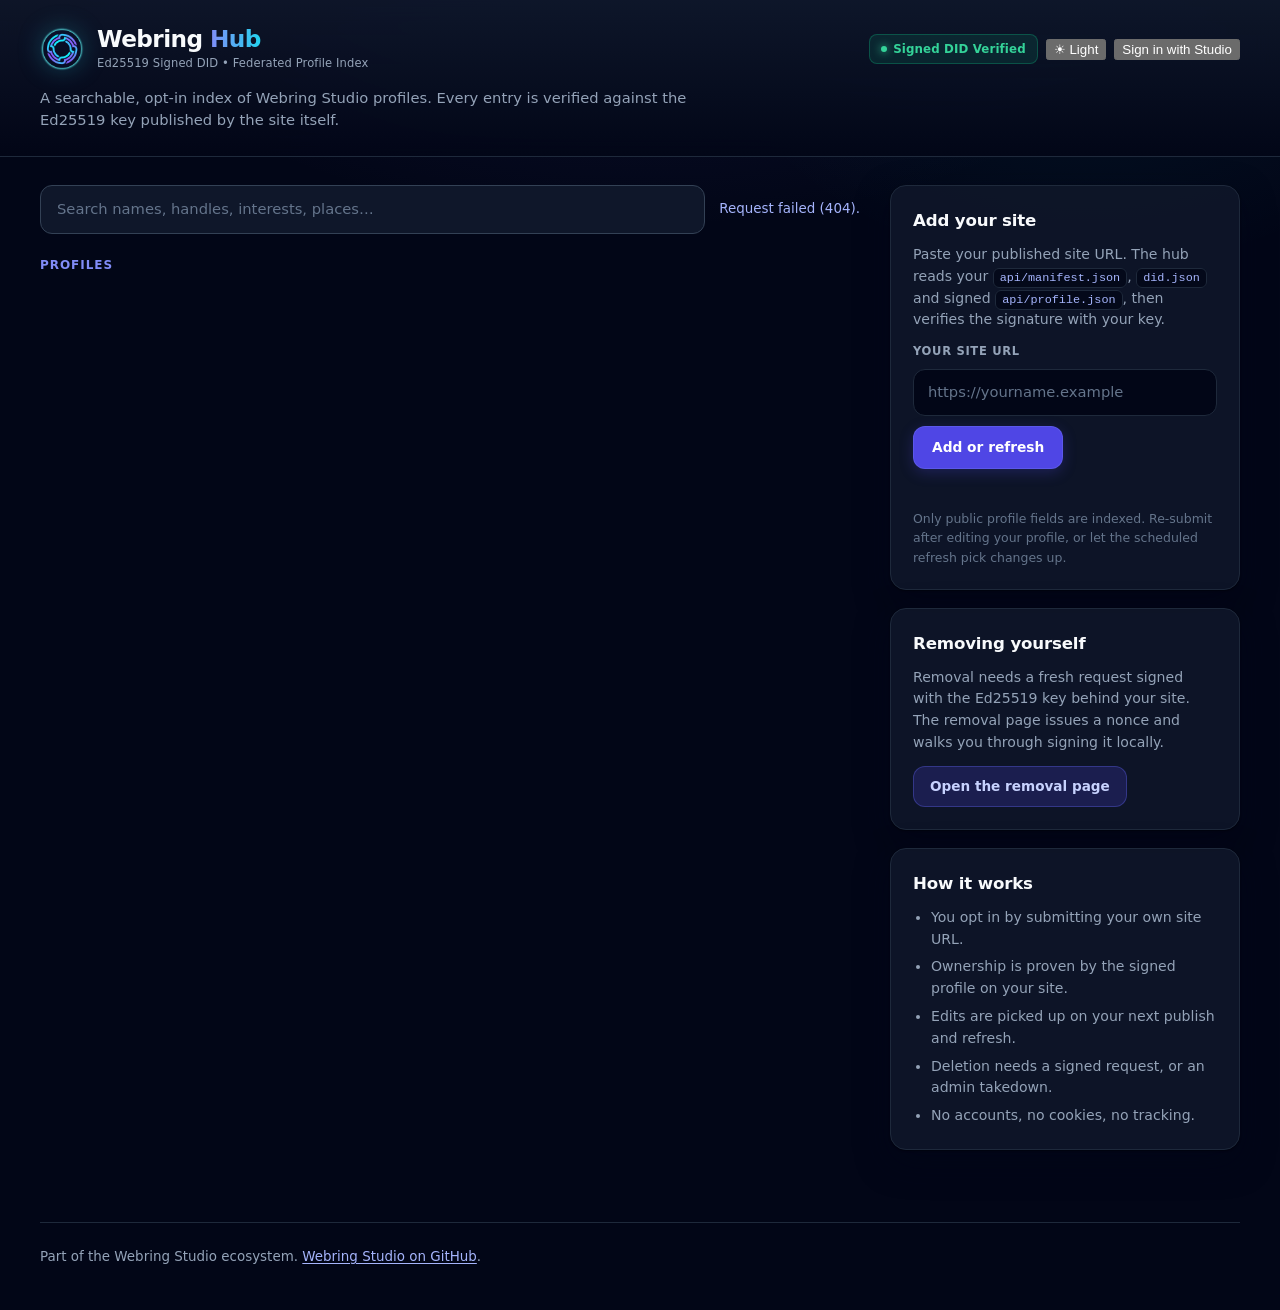
==== commit 7205a54f: "Add Light/Dark theme toggle and light CSS palette for hub and arcade extension" ====
--- a/src/templates/index.html
+++ b/src/templates/index.html
@@ -11,6 +11,7 @@
     <link rel="icon" href="/favicon.png" type="image/png" />
     <link rel="icon" href="/favicon.svg" type="image/svg+xml" />
     <link rel="stylesheet" href="/style.css" />
+    <script src="/theme.js"></script>
   </head>
   <body>
     <header id="site-header" class="site-header">
@@ -30,6 +31,7 @@
               </a>
               <div class="header-badges">
                 <span class="status-pill status-pill-emerald" aria-hidden="true">Signed DID Verified</span>
+                <button class="hub-btn theme-toggle-btn" type="button" data-theme-toggle aria-label="Switch color theme">☀ Light</button>
                 <div class="hub-auth-bar">
                   <button id="hub-signin-btn" class="hub-btn" type="button">Sign in with Studio</button>
                   <div id="hub-user-bar" class="hub-user-bar" hidden>
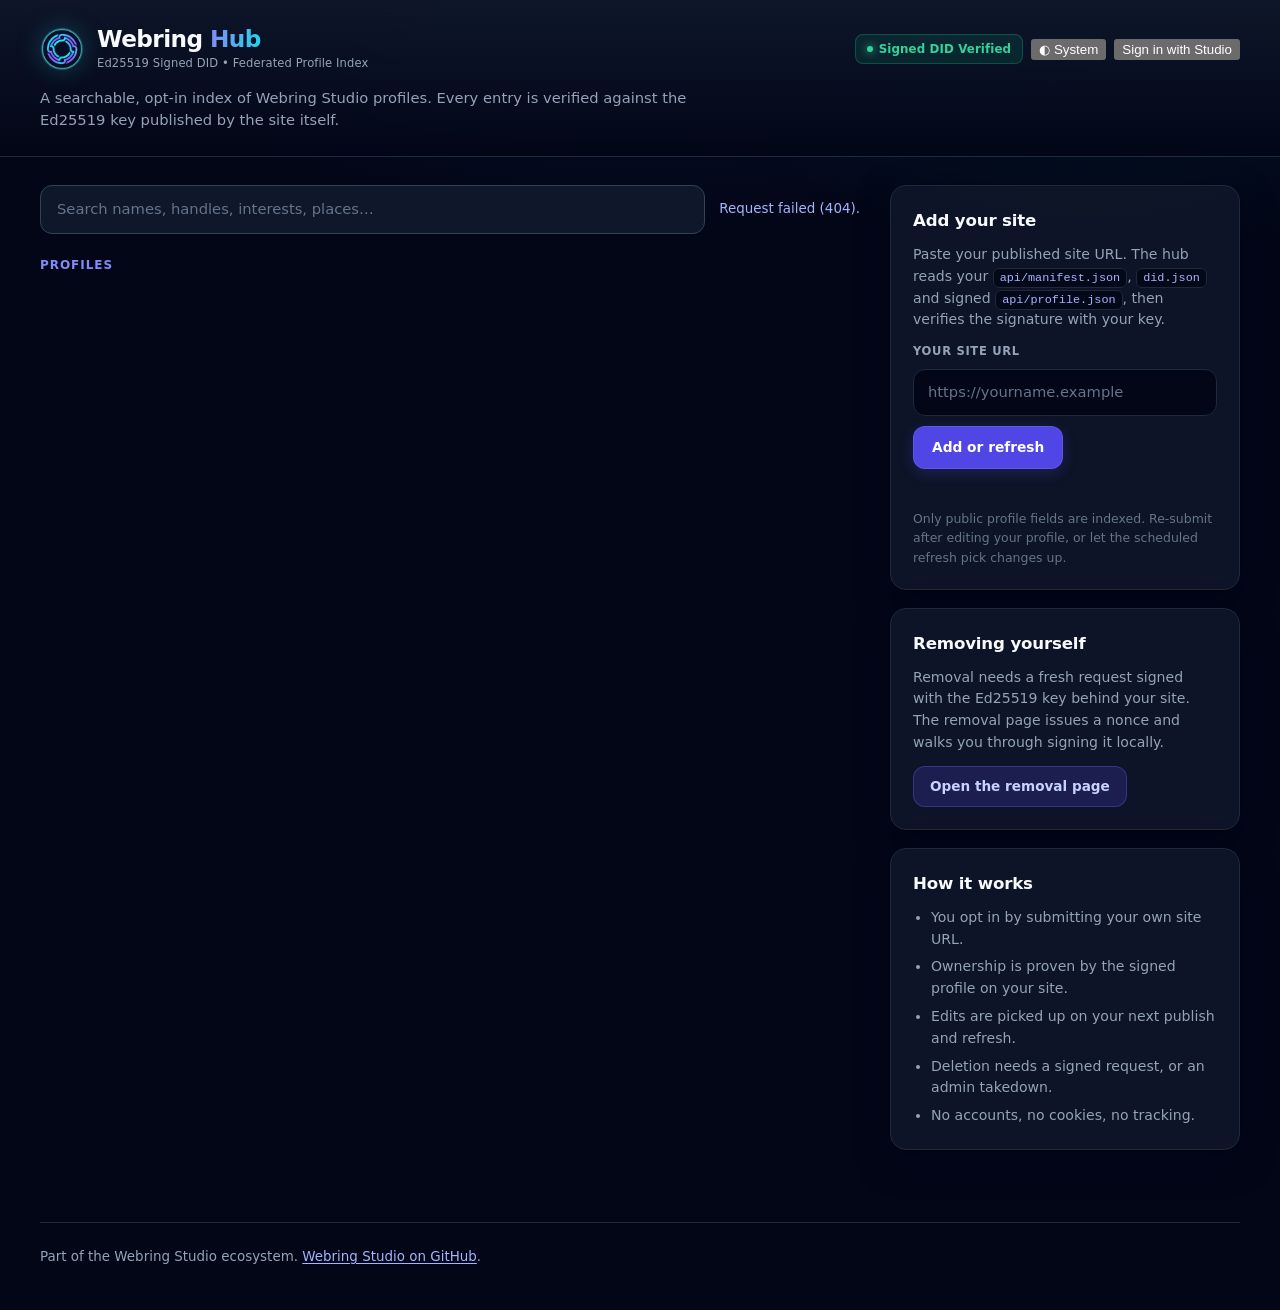
==== commit cc3bd981: "Add a System theme option that follows the OS setting The toggle now cycles System -> Light -> Dark " ====
--- a/src/templates/index.html
+++ b/src/templates/index.html
@@ -31,7 +31,7 @@
               </a>
               <div class="header-badges">
                 <span class="status-pill status-pill-emerald" aria-hidden="true">Signed DID Verified</span>
-                <button class="hub-btn theme-toggle-btn" type="button" data-theme-toggle aria-label="Switch color theme">☀ Light</button>
+                <button class="hub-btn theme-toggle-btn" type="button" data-theme-toggle aria-label="Switch color theme">◐ System</button>
                 <div class="hub-auth-bar">
                   <button id="hub-signin-btn" class="hub-btn" type="button">Sign in with Studio</button>
                   <div id="hub-user-bar" class="hub-user-bar" hidden>
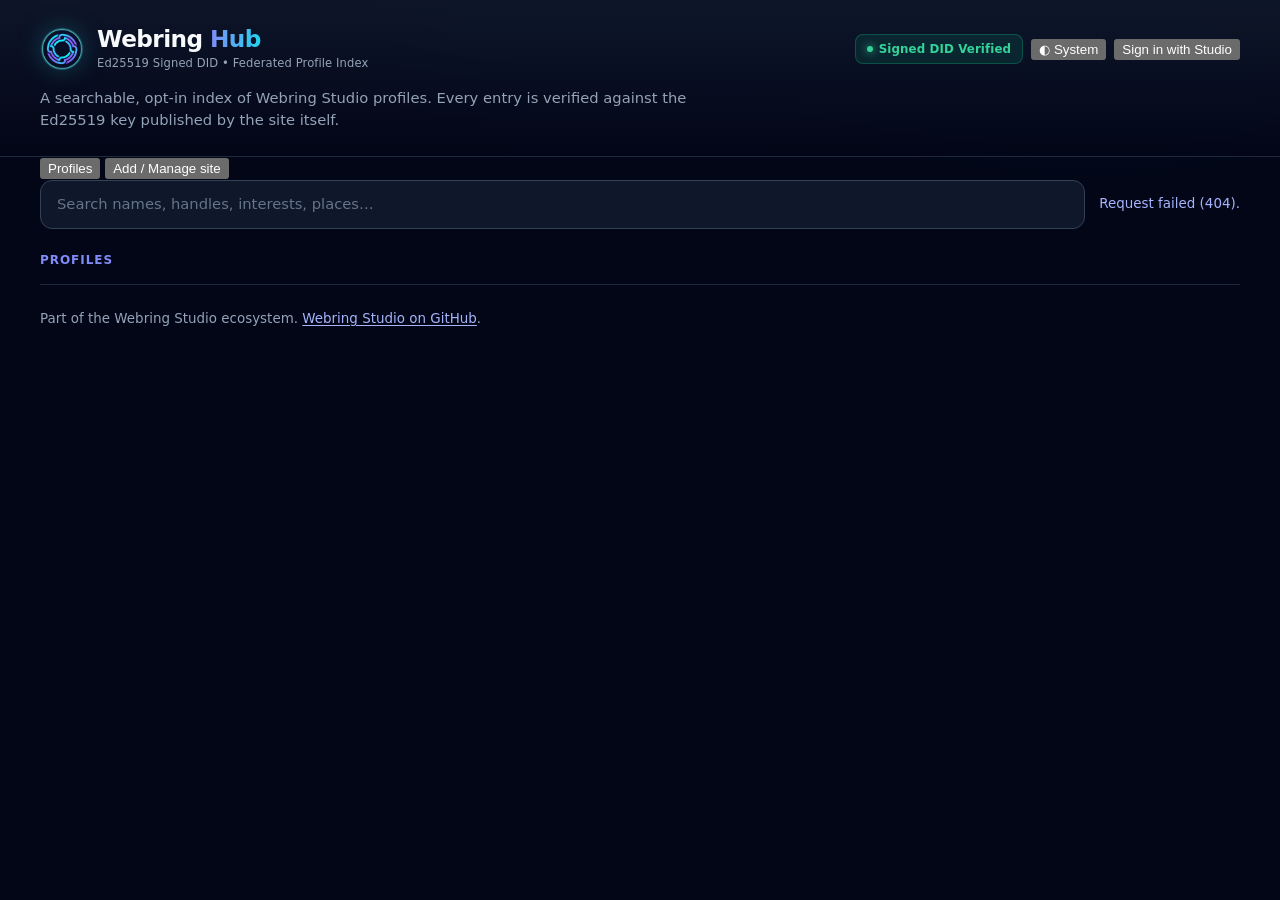
==== commit 055180f8: "feat(social,groups): Social Tiers 3-4, Working Groups, Daily Feed, Markdown code blocks & tabbed UI" ====
--- a/src/templates/index.html
+++ b/src/templates/index.html
@@ -49,10 +49,14 @@
       </div>
     </header>
 
-    <!--EXTENSION_CARDS--><!--/EXTENSION_CARDS-->
+    <main class="wrap hub-home-main">
+      <nav id="hub-home-tabs" class="hub-home-tabs" role="tablist" aria-label="Hub sections">
+        <button type="button" class="hub-home-tab" role="tab" data-home-tab="profiles" aria-selected="true" aria-controls="home-tab-profiles">Profiles</button>
+        <button type="button" class="hub-home-tab" role="tab" data-home-tab="join" aria-selected="false" aria-controls="home-tab-join">Add / Manage site</button>
+        <!--EXTENSION_CARDS--><!--/EXTENSION_CARDS-->
+      </nav>
 
-    <main class="wrap layout">
-      <section class="results" aria-labelledby="results-heading">
+      <section id="home-tab-profiles" class="results hub-home-panel" role="tabpanel" aria-labelledby="results-heading">
         <div class="search-row">
           <label class="sr-only" for="search">Search profiles</label>
           <input
@@ -73,7 +77,7 @@
         <button id="more" class="more" type="button" hidden>Load more</button>
       </section>
 
-      <aside class="sidebar">
+      <section id="home-tab-join" class="hub-home-panel hub-join-grid" role="tabpanel" aria-label="Add or manage your site" hidden>
         <section class="panel">
           <h2>Add your site</h2>
           <p>
@@ -99,26 +103,28 @@
           </p>
         </section>
 
-        <section class="panel">
-          <h2>Removing yourself</h2>
-          <p>
-            Removal needs a fresh request signed with the Ed25519 key behind your site. The
-            removal page issues a nonce and walks you through signing it locally.
-          </p>
-          <p><a class="button" href="/remove">Open the removal page</a></p>
-        </section>
+        <div class="hub-join-side">
+          <section class="panel">
+            <h2>Removing yourself</h2>
+            <p>
+              Removal needs a fresh request signed with the Ed25519 key behind your site. The
+              removal page issues a nonce and walks you through signing it locally.
+            </p>
+            <p><a class="button" href="/remove">Open the removal page</a></p>
+          </section>
 
-        <section class="panel">
-          <h2>How it works</h2>
-          <ul>
-            <li>You opt in by submitting your own site URL.</li>
-            <li>Ownership is proven by the signed profile on your site.</li>
-            <li>Edits are picked up on your next publish and refresh.</li>
-            <li>Deletion needs a signed request, or an admin takedown.</li>
-            <li>No accounts, no cookies, no tracking.</li>
-          </ul>
-        </section>
-      </aside>
+          <section class="panel">
+            <h2>How it works</h2>
+            <ul>
+              <li>You opt in by submitting your own site URL.</li>
+              <li>Ownership is proven by the signed profile on your site.</li>
+              <li>Edits are picked up on your next publish and refresh.</li>
+              <li>Deletion needs a signed request, or an admin takedown.</li>
+              <li>No accounts, no cookies, no tracking.</li>
+            </ul>
+          </section>
+        </div>
+      </section>
     </main>
 
     <footer class="wrap footer">
